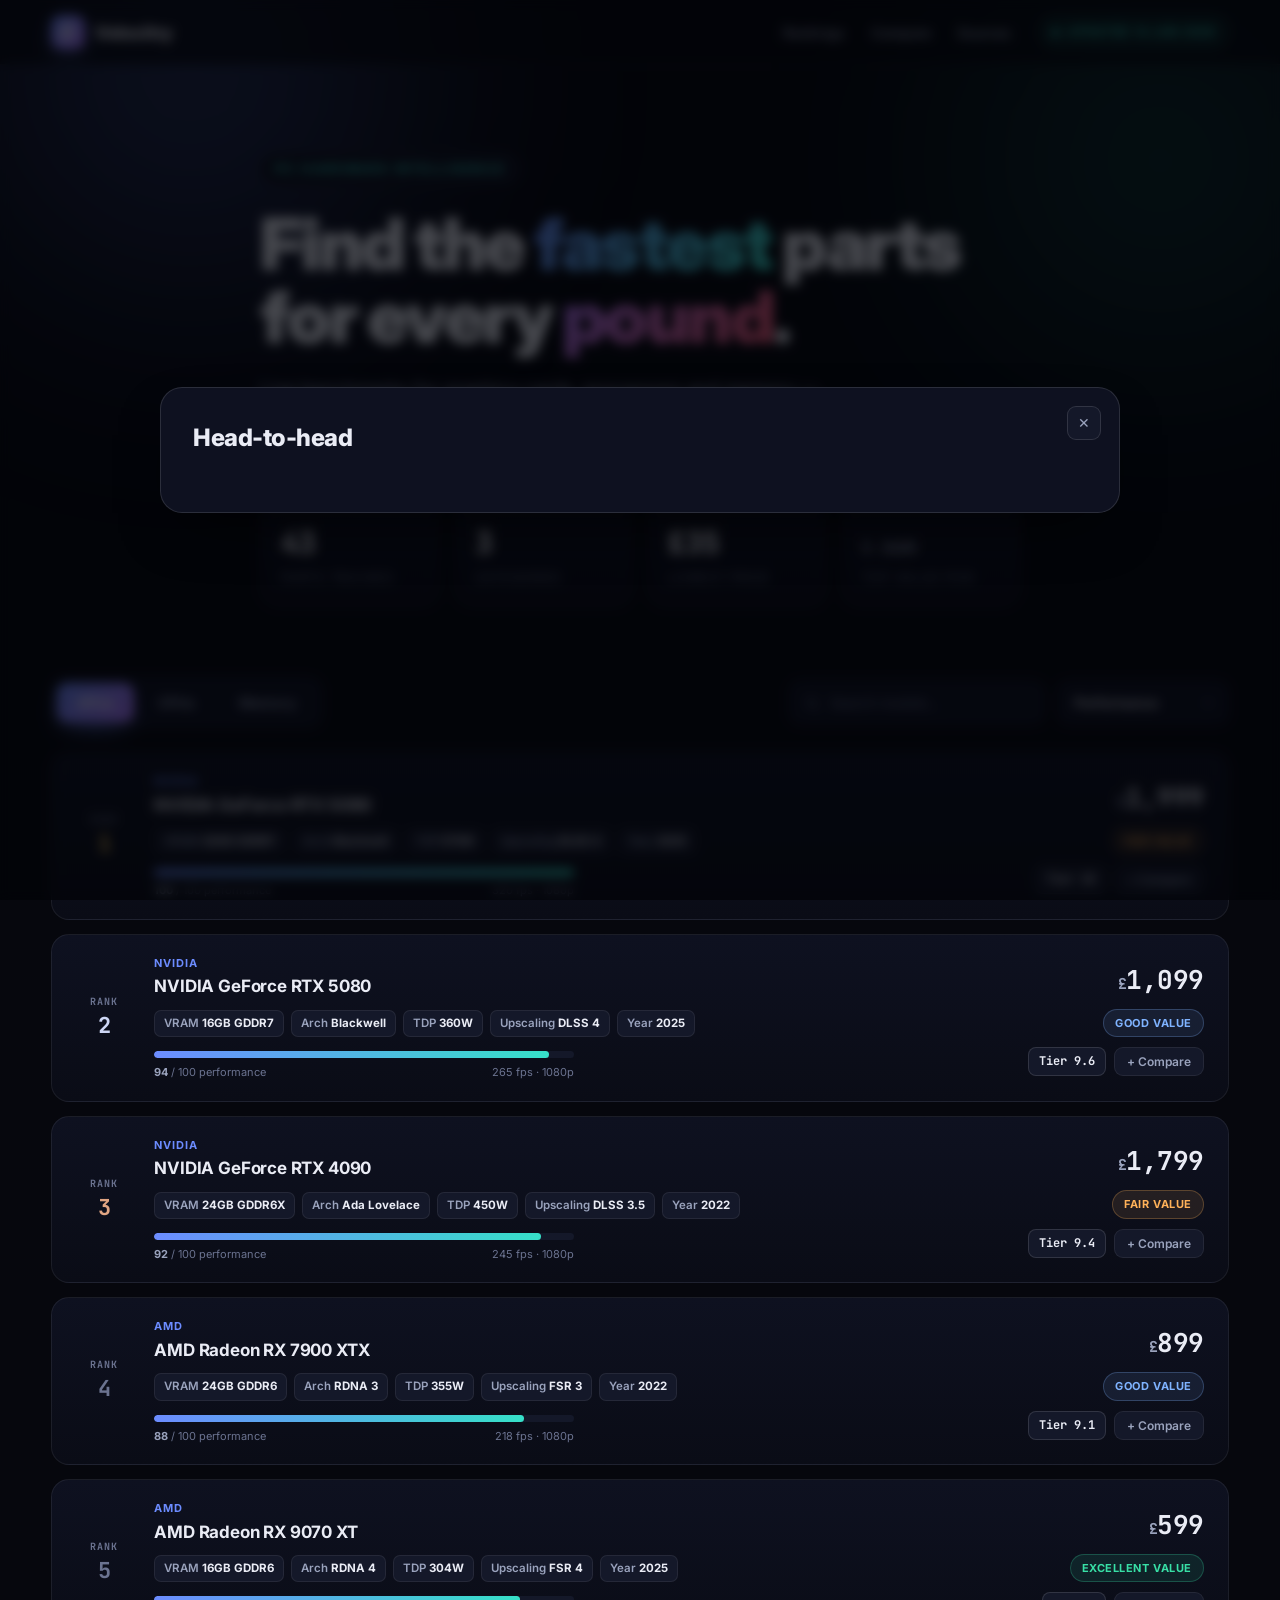
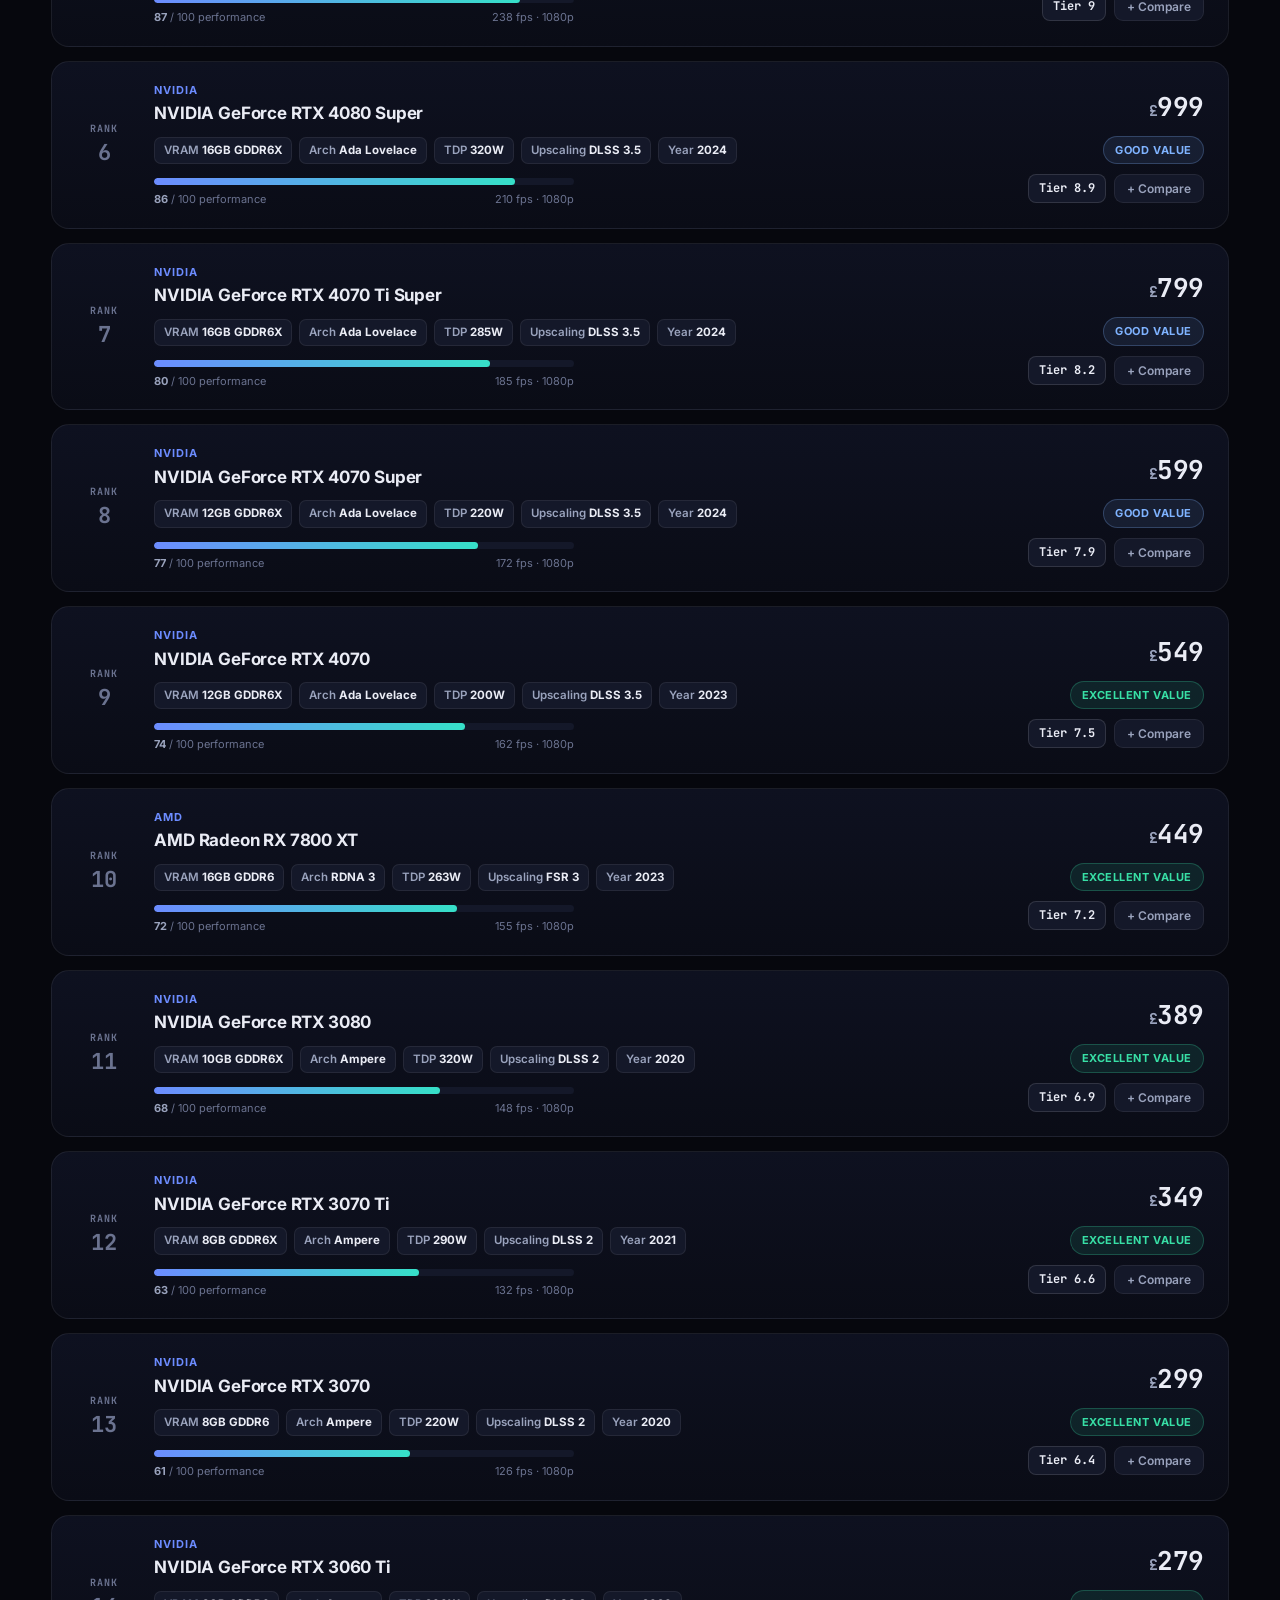
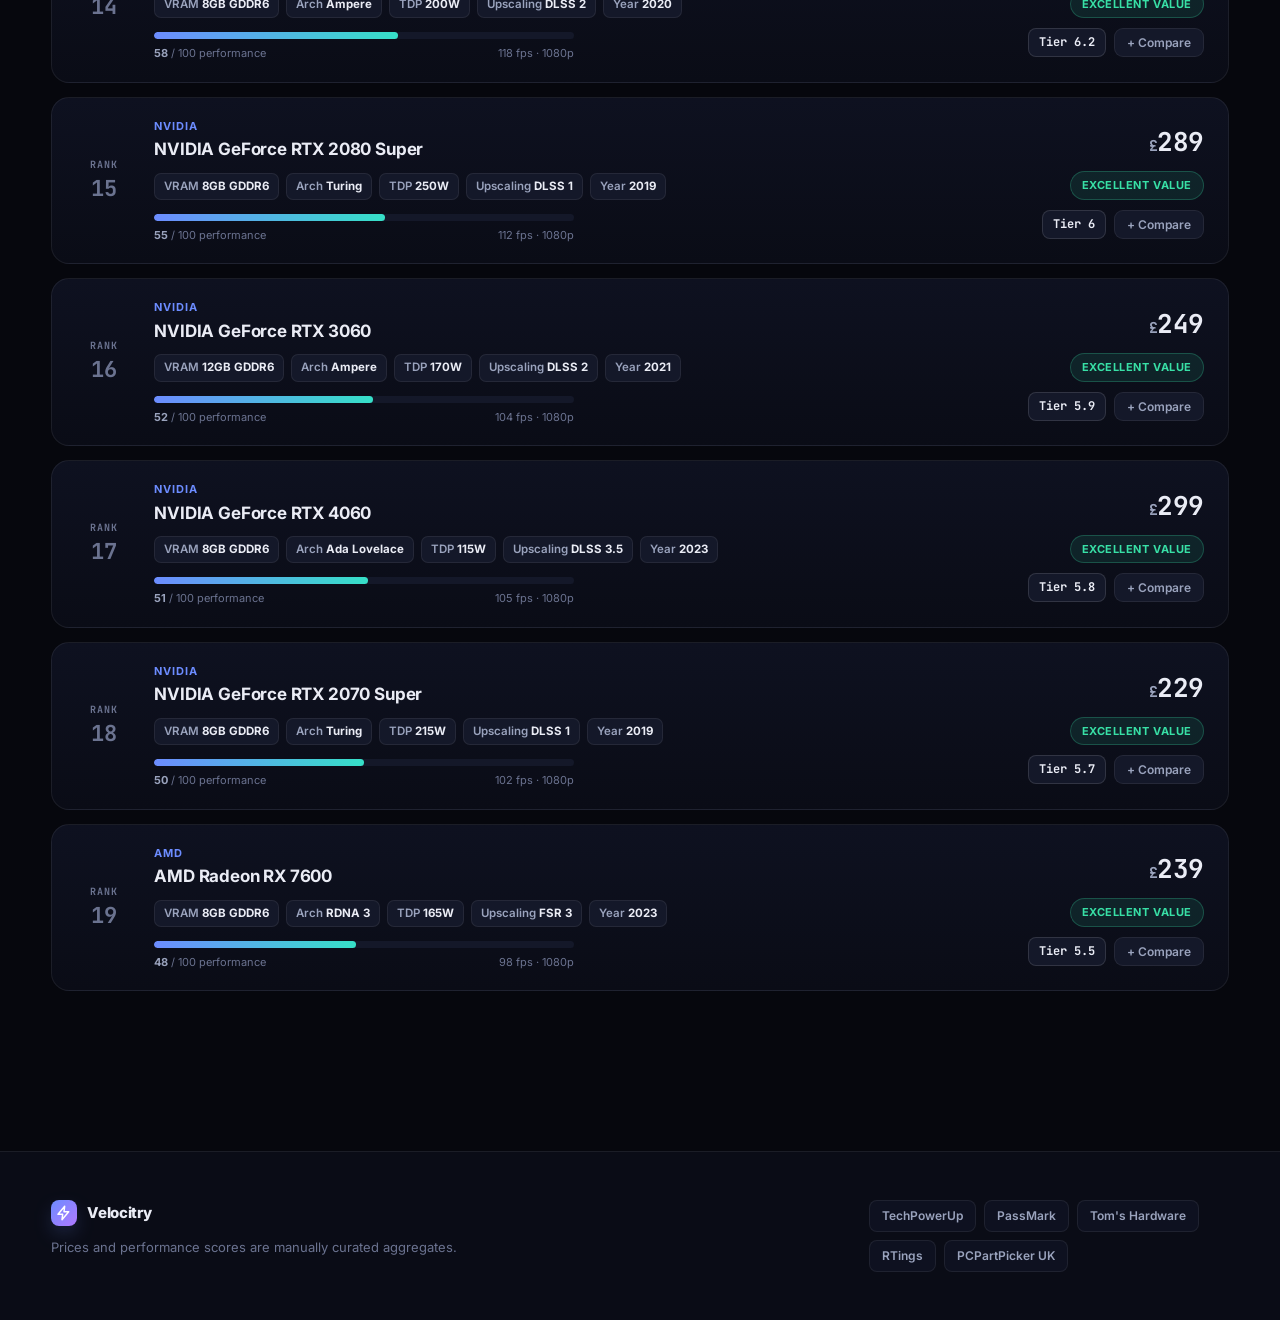
==== web/index.html @ 58e01013 "Add modern dark/tech reference UI built on benchmarks.json A self-contained front-end (HTML/CSS/JS, " ====
<!DOCTYPE html>
<html lang="en">
<head>
  <meta charset="UTF-8" />
  <meta name="viewport" content="width=device-width, initial-scale=1.0" />
  <title>Velocitry — PC Hardware Intelligence</title>
  <meta name="description" content="Compare GPUs, CPUs and RAM by real performance, price and value. Data refreshed daily." />
  <link rel="preconnect" href="https://fonts.googleapis.com" />
  <link rel="preconnect" href="https://fonts.gstatic.com" crossorigin />
  <link href="https://fonts.googleapis.com/css2?family=Inter:wght@400;500;600;700;800;900&family=JetBrains+Mono:wght@500;700&display=swap" rel="stylesheet" />
  <link rel="stylesheet" href="styles.css" />
</head>
<body>
  <!-- Ambient background -->
  <div class="bg-grid" aria-hidden="true"></div>
  <div class="bg-glow bg-glow--1" aria-hidden="true"></div>
  <div class="bg-glow bg-glow--2" aria-hidden="true"></div>

  <!-- ───────────────────────── Header ───────────────────────── -->
  <header class="site-header">
    <div class="wrap header-inner">
      <a class="brand" href="#top">
        <span class="brand-mark" aria-hidden="true">
          <svg viewBox="0 0 24 24" width="22" height="22" fill="none" stroke="currentColor" stroke-width="2.2" stroke-linecap="round" stroke-linejoin="round">
            <path d="M13 2 3 14h7l-1 8 10-12h-7z" />
          </svg>
        </span>
        <span class="brand-text">Velocitry</span>
      </a>
      <nav class="header-nav">
        <a href="#leaderboard">Rankings</a>
        <a href="#compare">Compare</a>
        <a href="#sources">Sources</a>
      </nav>
      <span class="updated-pill" id="updatedPill" title="Prices auto-updated daily">
        <span class="dot"></span> live data
      </span>
    </div>
  </header>

  <!-- ───────────────────────── Hero ───────────────────────── -->
  <section class="hero" id="top">
    <div class="wrap hero-inner">
      <span class="eyebrow">PC hardware intelligence</span>
      <h1 class="hero-title">
        Find the <span class="grad-text">fastest</span> parts<br />
        for every <span class="grad-text alt">pound</span>.
      </h1>
      <p class="hero-sub">
        Live benchmarks for graphics cards, processors and memory — ranked by raw
        performance and real value. Prices refresh automatically, every day.
      </p>
      <div class="hero-stats" id="heroStats"></div>
    </div>
  </section>

  <!-- ───────────────────────── Controls ───────────────────────── -->
  <section class="controls wrap" id="leaderboard">
    <div class="tabs" id="tabs" role="tablist">
      <button class="tab is-active" data-cat="gpus" role="tab">GPUs</button>
      <button class="tab" data-cat="cpus" role="tab">CPUs</button>
      <button class="tab" data-cat="rams" role="tab">Memory</button>
    </div>

    <div class="controls-right">
      <label class="search">
        <svg viewBox="0 0 24 24" width="16" height="16" fill="none" stroke="currentColor" stroke-width="2" stroke-linecap="round"><circle cx="11" cy="11" r="7"/><path d="m21 21-4.3-4.3"/></svg>
        <input type="search" id="searchInput" placeholder="Search models…" autocomplete="off" />
      </label>
      <div class="select-wrap">
        <select id="sortSelect" aria-label="Sort by">
          <option value="performance_score">Performance</option>
          <option value="price_perf_ratio">Best value</option>
          <option value="price_gbp">Price: low → high</option>
          <option value="price_gbp_desc">Price: high → low</option>
          <option value="tier">Tier</option>
        </select>
        <svg viewBox="0 0 24 24" width="14" height="14" fill="none" stroke="currentColor" stroke-width="2.4" stroke-linecap="round" stroke-linejoin="round"><path d="m6 9 6 6 6-6"/></svg>
      </div>
    </div>
  </section>

  <!-- ───────────────────────── Leaderboard ───────────────────────── -->
  <main class="wrap">
    <div class="board" id="board"><!-- cards injected --></div>
    <p class="empty" id="emptyState" hidden>No parts match that search.</p>
  </main>

  <!-- ───────────────────────── Compare tray ───────────────────────── -->
  <div class="compare-tray" id="compareTray" hidden>
    <div class="wrap compare-tray-inner">
      <div class="compare-chips" id="compareChips"></div>
      <div class="compare-actions">
        <button class="btn-ghost" id="clearCompare">Clear</button>
        <button class="btn-primary" id="openCompare">Compare <span id="compareCount">0</span></button>
      </div>
    </div>
  </div>

  <!-- ───────────────────────── Compare modal ───────────────────────── -->
  <div class="modal" id="compareModal" hidden aria-modal="true" role="dialog">
    <div class="modal-backdrop" data-close></div>
    <div class="modal-card" id="compare">
      <button class="modal-close" data-close aria-label="Close">✕</button>
      <h2 class="modal-title">Head-to-head</h2>
      <div class="compare-grid" id="compareGrid"></div>
    </div>
  </div>

  <!-- ───────────────────────── Footer ───────────────────────── -->
  <footer class="site-footer" id="sources">
    <div class="wrap footer-inner">
      <div>
        <div class="brand small">
          <span class="brand-mark" aria-hidden="true">
            <svg viewBox="0 0 24 24" width="16" height="16" fill="none" stroke="currentColor" stroke-width="2.2" stroke-linecap="round" stroke-linejoin="round"><path d="M13 2 3 14h7l-1 8 10-12h-7z"/></svg>
          </span>
          <span class="brand-text">Velocitry</span>
        </div>
        <p class="footer-note" id="footerNote"></p>
      </div>
      <div class="sources" id="sourceCredits"></div>
    </div>
  </footer>

  <script src="app.js"></script>
</body>
</html>
---- web/styles.css ----
/* ============================================================
   Velocitry — modern dark/tech UI
   A self-contained reference design built on benchmarks.json
   ============================================================ */

:root {
  /* Surfaces */
  --bg:        #06070d;
  --bg-2:      #0a0c16;
  --surface:   #0e1120;
  --surface-2: #141829;
  --line:      rgba(255, 255, 255, 0.07);
  --line-2:    rgba(255, 255, 255, 0.12);

  /* Text */
  --text:      #eaecf5;
  --muted:     #9aa3bd;
  --faint:     #6b7390;

  /* Brand / accents */
  --accent:    #6c8cff;     /* electric indigo */
  --accent-2:  #36e0c8;     /* cyan-teal */
  --accent-3:  #b079ff;     /* violet */
  --hot:       #ff5d7a;     /* price / heat */
  --gold:      #ffcf5c;

  /* Value labels */
  --excellent: #38e0a6;
  --good:      #7fb3ff;
  --fair:      #ffb259;

  --radius:    18px;
  --radius-sm: 12px;
  --shadow:    0 24px 60px -24px rgba(0, 0, 0, 0.8);
  --ease:      cubic-bezier(0.22, 1, 0.36, 1);
}

* { box-sizing: border-box; margin: 0; padding: 0; }

html { scroll-behavior: smooth; }

body {
  font-family: 'Inter', system-ui, -apple-system, sans-serif;
  background: var(--bg);
  color: var(--text);
  line-height: 1.5;
  -webkit-font-smoothing: antialiased;
  overflow-x: hidden;
  min-height: 100vh;
}

.wrap { width: min(1180px, 92vw); margin-inline: auto; }

/* ───────────── Ambient background ───────────── */
.bg-grid {
  position: fixed; inset: 0; z-index: -2;
  background-image:
    linear-gradient(rgba(255,255,255,0.025) 1px, transparent 1px),
    linear-gradient(90deg, rgba(255,255,255,0.025) 1px, transparent 1px);
  background-size: 56px 56px;
  mask-image: radial-gradient(ellipse 90% 60% at 50% 0%, #000 30%, transparent 75%);
}
.bg-glow {
  position: fixed; z-index: -1; border-radius: 50%;
  filter: blur(120px); opacity: 0.5; pointer-events: none;
}
.bg-glow--1 {
  width: 620px; height: 620px; top: -240px; left: -120px;
  background: radial-gradient(circle, var(--accent), transparent 65%);
}
.bg-glow--2 {
  width: 560px; height: 560px; top: -120px; right: -160px;
  background: radial-gradient(circle, var(--accent-2), transparent 65%);
  opacity: 0.32;
}

/* ───────────── Header ───────────── */
.site-header {
  position: sticky; top: 0; z-index: 50;
  backdrop-filter: blur(16px);
  background: rgba(6, 7, 13, 0.72);
  border-bottom: 1px solid var(--line);
}
.header-inner { display: flex; align-items: center; gap: 28px; height: 64px; }

.brand { display: flex; align-items: center; gap: 10px; text-decoration: none; color: var(--text); font-weight: 800; }
.brand-mark {
  display: grid; place-items: center; width: 34px; height: 34px; border-radius: 10px;
  background: linear-gradient(135deg, var(--accent), var(--accent-3));
  color: #fff; box-shadow: 0 8px 22px -8px var(--accent);
}
.brand-text { font-size: 18px; letter-spacing: -0.02em; }
.brand.small .brand-mark { width: 26px; height: 26px; border-radius: 8px; }
.brand.small .brand-text { font-size: 15px; }

.header-nav { display: flex; gap: 26px; margin-left: auto; }
.header-nav a {
  color: var(--muted); text-decoration: none; font-size: 14px; font-weight: 500;
  transition: color 0.2s;
}
.header-nav a:hover { color: var(--text); }

.updated-pill {
  display: inline-flex; align-items: center; gap: 8px;
  font-size: 12px; font-weight: 600; color: var(--accent-2);
  padding: 7px 12px; border-radius: 999px;
  background: rgba(54, 224, 200, 0.08);
  border: 1px solid rgba(54, 224, 200, 0.22);
  text-transform: uppercase; letter-spacing: 0.06em;
}
.updated-pill .dot {
  width: 7px; height: 7px; border-radius: 50%; background: var(--accent-2);
  box-shadow: 0 0 0 0 rgba(54,224,200,0.6); animation: pulse 2s infinite;
}
@keyframes pulse {
  0%   { box-shadow: 0 0 0 0 rgba(54,224,200,0.55); }
  70%  { box-shadow: 0 0 0 8px rgba(54,224,200,0); }
  100% { box-shadow: 0 0 0 0 rgba(54,224,200,0); }
}

/* ───────────── Hero ───────────── */
.hero { padding: 88px 0 56px; }
.hero-inner { max-width: 760px; }
.eyebrow {
  display: inline-block; font-size: 12px; font-weight: 700; letter-spacing: 0.18em;
  text-transform: uppercase; color: var(--accent-2); margin-bottom: 22px;
  padding: 6px 14px; border: 1px solid var(--line-2); border-radius: 999px;
  background: var(--surface);
}
.hero-title {
  font-size: clamp(40px, 6.5vw, 72px); line-height: 1.02; font-weight: 900;
  letter-spacing: -0.035em; margin-bottom: 22px;
}
.grad-text {
  background: linear-gradient(120deg, var(--accent), var(--accent-2));
  -webkit-background-clip: text; background-clip: text; color: transparent;
}
.grad-text.alt { background: linear-gradient(120deg, var(--accent-3), var(--hot)); -webkit-background-clip: text; background-clip: text; color: transparent; }
.hero-sub { font-size: clamp(16px, 2vw, 19px); color: var(--muted); max-width: 580px; }

.hero-stats { display: flex; flex-wrap: wrap; gap: 14px; margin-top: 40px; }
.stat {
  flex: 1 1 160px; padding: 18px 20px; border-radius: var(--radius);
  background: linear-gradient(180deg, var(--surface), var(--bg-2));
  border: 1px solid var(--line); position: relative; overflow: hidden;
}
.stat::before {
  content: ''; position: absolute; top: 0; left: 0; right: 0; height: 2px;
  background: linear-gradient(90deg, var(--accent), var(--accent-2));
  opacity: 0.7;
}
.stat-value { font-size: 30px; font-weight: 800; letter-spacing: -0.03em; font-family: 'JetBrains Mono', monospace; }
.stat-label { font-size: 12.5px; color: var(--faint); margin-top: 4px; text-transform: uppercase; letter-spacing: 0.06em; }
.stat-value small { font-size: 16px; color: var(--muted); font-weight: 600; }

/* ───────────── Controls ───────────── */
.controls {
  display: flex; align-items: center; justify-content: space-between; gap: 18px;
  flex-wrap: wrap; padding: 14px 0 24px; scroll-margin-top: 80px;
}
.tabs {
  display: inline-flex; padding: 5px; gap: 4px; border-radius: 14px;
  background: var(--surface); border: 1px solid var(--line);
}
.tab {
  border: 0; background: transparent; color: var(--muted); cursor: pointer;
  font: inherit; font-weight: 600; font-size: 14px; padding: 9px 20px;
  border-radius: 10px; transition: all 0.25s var(--ease);
}
.tab:hover { color: var(--text); }
.tab.is-active {
  color: #fff;
  background: linear-gradient(135deg, var(--accent), var(--accent-3));
  box-shadow: 0 10px 24px -10px var(--accent);
}

.controls-right { display: flex; gap: 12px; flex-wrap: wrap; }
.search {
  display: flex; align-items: center; gap: 10px; padding: 0 14px;
  background: var(--surface); border: 1px solid var(--line); border-radius: 12px;
  color: var(--faint); transition: border-color 0.2s;
}
.search:focus-within { border-color: var(--accent); }
.search input {
  border: 0; background: transparent; color: var(--text); font: inherit;
  font-size: 14px; padding: 11px 0; width: 200px; outline: none;
}
.search input::placeholder { color: var(--faint); }

.select-wrap { position: relative; display: flex; align-items: center; }
.select-wrap svg { position: absolute; right: 14px; color: var(--faint); pointer-events: none; }
.select-wrap select {
  appearance: none; background: var(--surface); border: 1px solid var(--line);
  color: var(--text); font: inherit; font-size: 14px; font-weight: 500;
  padding: 11px 38px 11px 16px; border-radius: 12px; cursor: pointer; outline: none;
  transition: border-color 0.2s;
}
.select-wrap select:focus { border-color: var(--accent); }

/* ───────────── Board / cards ───────────── */
.board { display: grid; gap: 14px; padding-bottom: 120px; }

.card {
  position: relative; display: grid;
  grid-template-columns: 56px 1fr auto; gap: 22px; align-items: center;
  padding: 20px 24px; border-radius: var(--radius);
  background: linear-gradient(180deg, var(--surface), var(--bg-2));
  border: 1px solid var(--line);
  transition: transform 0.3s var(--ease), border-color 0.3s, box-shadow 0.3s;
  animation: rise 0.5s var(--ease) both;
}
.card:hover {
  transform: translateY(-3px);
  border-color: var(--line-2);
  box-shadow: var(--shadow);
}
.card::after {
  content: ''; position: absolute; inset: 0; border-radius: var(--radius);
  padding: 1px; pointer-events: none; opacity: 0; transition: opacity 0.3s;
  background: linear-gradient(120deg, var(--accent), var(--accent-2));
  -webkit-mask: linear-gradient(#000 0 0) content-box, linear-gradient(#000 0 0);
  -webkit-mask-composite: xor; mask-composite: exclude;
}
.card:hover::after { opacity: 0.55; }
@keyframes rise { from { opacity: 0; transform: translateY(14px); } }

/* Rank */
.rank {
  font-family: 'JetBrains Mono', monospace; font-size: 22px; font-weight: 700;
  color: var(--faint); text-align: center; position: relative;
}
.rank small { display: block; font-size: 10px; color: var(--faint); letter-spacing: 0.1em; }
.card.top1 .rank { color: var(--gold); }
.card.top2 .rank { color: #cdd6f4; }
.card.top3 .rank { color: #e0a583; }

/* Main info */
.card-main { min-width: 0; }
.card-brand { font-size: 11px; font-weight: 700; letter-spacing: 0.08em; text-transform: uppercase; color: var(--accent); margin-bottom: 3px; }
.card-name { font-size: 17px; font-weight: 700; letter-spacing: -0.01em; white-space: nowrap; overflow: hidden; text-overflow: ellipsis; }

.specs { display: flex; flex-wrap: wrap; gap: 7px; margin-top: 10px; }
.chip {
  font-size: 11.5px; font-weight: 600; color: var(--muted);
  padding: 4px 9px; border-radius: 7px; background: var(--surface-2);
  border: 1px solid var(--line); white-space: nowrap;
}
.chip b { color: var(--text); font-weight: 700; }

/* Performance bar */
.perf { margin-top: 14px; max-width: 420px; }
.perf-track { height: 7px; border-radius: 999px; background: var(--surface-2); overflow: hidden; }
.perf-fill {
  height: 100%; border-radius: 999px; width: 0;
  background: linear-gradient(90deg, var(--accent), var(--accent-2));
  transition: width 1s var(--ease);
}
.perf-meta { display: flex; justify-content: space-between; font-size: 11px; color: var(--faint); margin-top: 6px; }
.perf-meta b { color: var(--muted); }

/* Right side */
.card-side { display: flex; flex-direction: column; align-items: flex-end; gap: 10px; }
.price { font-family: 'JetBrains Mono', monospace; font-size: 26px; font-weight: 700; letter-spacing: -0.02em; }
.price span { font-size: 15px; color: var(--muted); }
.value-badge {
  font-size: 11px; font-weight: 700; letter-spacing: 0.05em; text-transform: uppercase;
  padding: 5px 11px; border-radius: 999px;
}
.value-badge.Excellent { color: var(--excellent); background: rgba(56,224,166,0.1); border: 1px solid rgba(56,224,166,0.25); }
.value-badge.Good      { color: var(--good);      background: rgba(127,179,255,0.1); border: 1px solid rgba(127,179,255,0.25); }
.value-badge.Fair      { color: var(--fair);      background: rgba(255,178,89,0.1);  border: 1px solid rgba(255,178,89,0.25); }

.tier-pill {
  font-family: 'JetBrains Mono', monospace; font-size: 12px; font-weight: 700;
  color: var(--text); padding: 4px 10px; border-radius: 8px;
  background: var(--surface-2); border: 1px solid var(--line-2);
}

.card-actions { display: flex; gap: 8px; }
.compare-toggle {
  display: inline-flex; align-items: center; gap: 6px; cursor: pointer;
  font-size: 12px; font-weight: 600; color: var(--muted);
  padding: 6px 12px; border-radius: 9px; background: var(--surface-2);
  border: 1px solid var(--line); transition: all 0.2s;
  font-family: inherit;
}
.compare-toggle:hover { color: var(--text); border-color: var(--line-2); }
.compare-toggle.active { color: var(--accent-2); border-color: rgba(54,224,200,0.4); background: rgba(54,224,200,0.08); }

.empty { text-align: center; color: var(--faint); padding: 80px 0 140px; font-size: 16px; }

/* ───────────── Compare tray ───────────── */
.compare-tray {
  position: fixed; left: 0; right: 0; bottom: 0; z-index: 60;
  background: rgba(10, 12, 22, 0.9); backdrop-filter: blur(18px);
  border-top: 1px solid var(--line-2);
  animation: slideUp 0.35s var(--ease);
}
@keyframes slideUp { from { transform: translateY(100%); } }
.compare-tray-inner { display: flex; align-items: center; gap: 16px; padding: 14px 0; }
.compare-chips { display: flex; gap: 8px; flex: 1; overflow-x: auto; }
.compare-chip {
  display: inline-flex; align-items: center; gap: 8px; white-space: nowrap;
  font-size: 13px; font-weight: 600; padding: 7px 12px; border-radius: 999px;
  background: var(--surface-2); border: 1px solid var(--line-2);
}
.compare-chip button { border: 0; background: none; color: var(--faint); cursor: pointer; font-size: 14px; line-height: 1; }
.compare-chip button:hover { color: var(--hot); }
.compare-actions { display: flex; gap: 10px; }

.btn-primary, .btn-ghost {
  font: inherit; font-weight: 600; font-size: 14px; cursor: pointer;
  padding: 10px 20px; border-radius: 11px; transition: all 0.2s var(--ease);
}
.btn-primary {
  border: 0; color: #fff;
  background: linear-gradient(135deg, var(--accent), var(--accent-3));
  box-shadow: 0 10px 26px -10px var(--accent);
}
.btn-primary:hover { transform: translateY(-1px); }
.btn-primary:disabled { opacity: 0.4; cursor: not-allowed; transform: none; }
.btn-ghost { border: 1px solid var(--line-2); background: transparent; color: var(--muted); }
.btn-ghost:hover { color: var(--text); border-color: var(--text); }

/* ───────────── Modal ───────────── */
.modal { position: fixed; inset: 0; z-index: 100; display: grid; place-items: center; padding: 20px; }
.modal-backdrop { position: absolute; inset: 0; background: rgba(2,3,8,0.7); backdrop-filter: blur(6px); }
.modal-card {
  position: relative; width: min(960px, 96vw); max-height: 88vh; overflow: auto;
  background: var(--surface); border: 1px solid var(--line-2); border-radius: 22px;
  padding: 32px; box-shadow: var(--shadow); animation: pop 0.3s var(--ease);
}
@keyframes pop { from { opacity: 0; transform: scale(0.96) translateY(10px); } }
.modal-close { position: absolute; top: 18px; right: 18px; width: 34px; height: 34px; border-radius: 9px; border: 1px solid var(--line-2); background: var(--surface-2); color: var(--muted); cursor: pointer; font-size: 14px; }
.modal-close:hover { color: var(--text); }
.modal-title { font-size: 24px; font-weight: 800; letter-spacing: -0.02em; margin-bottom: 24px; }

.compare-grid { display: grid; gap: 18px; grid-auto-flow: column; grid-auto-columns: 1fr; }
.cmp-col { border: 1px solid var(--line); border-radius: var(--radius); overflow: hidden; background: var(--bg-2); }
.cmp-head { padding: 18px; border-bottom: 1px solid var(--line); }
.cmp-head .card-name { white-space: normal; font-size: 16px; }
.cmp-head .price { font-size: 22px; margin-top: 8px; }
.cmp-row { display: flex; justify-content: space-between; gap: 12px; padding: 11px 18px; font-size: 13.5px; border-bottom: 1px solid var(--line); }
.cmp-row:last-child { border-bottom: 0; }
.cmp-row .k { color: var(--faint); }
.cmp-row .v { font-weight: 600; font-family: 'JetBrains Mono', monospace; }
.cmp-row.best .v { color: var(--accent-2); }

/* ───────────── Footer ───────────── */
.site-footer { border-top: 1px solid var(--line); margin-top: 40px; padding: 48px 0; background: var(--bg-2); }
.footer-inner { display: flex; justify-content: space-between; gap: 30px; flex-wrap: wrap; }
.footer-note { color: var(--faint); font-size: 13px; margin-top: 12px; max-width: 420px; }
.sources { display: flex; flex-wrap: wrap; gap: 8px; align-content: flex-start; max-width: 360px; }
.source-tag { font-size: 12px; font-weight: 600; color: var(--muted); padding: 6px 12px; border-radius: 8px; background: var(--surface); border: 1px solid var(--line); }

/* ───────────── Responsive ───────────── */
@media (max-width: 780px) {
  .header-nav { display: none; }
  .card { grid-template-columns: 40px 1fr; row-gap: 16px; }
  .card-side { grid-column: 1 / -1; flex-direction: row; align-items: center; justify-content: space-between; }
  .perf { max-width: none; }
  .compare-grid { grid-auto-flow: row; grid-auto-columns: auto; }
}
@media (max-width: 480px) {
  .hero { padding: 56px 0 40px; }
  .card-name { white-space: normal; }
}
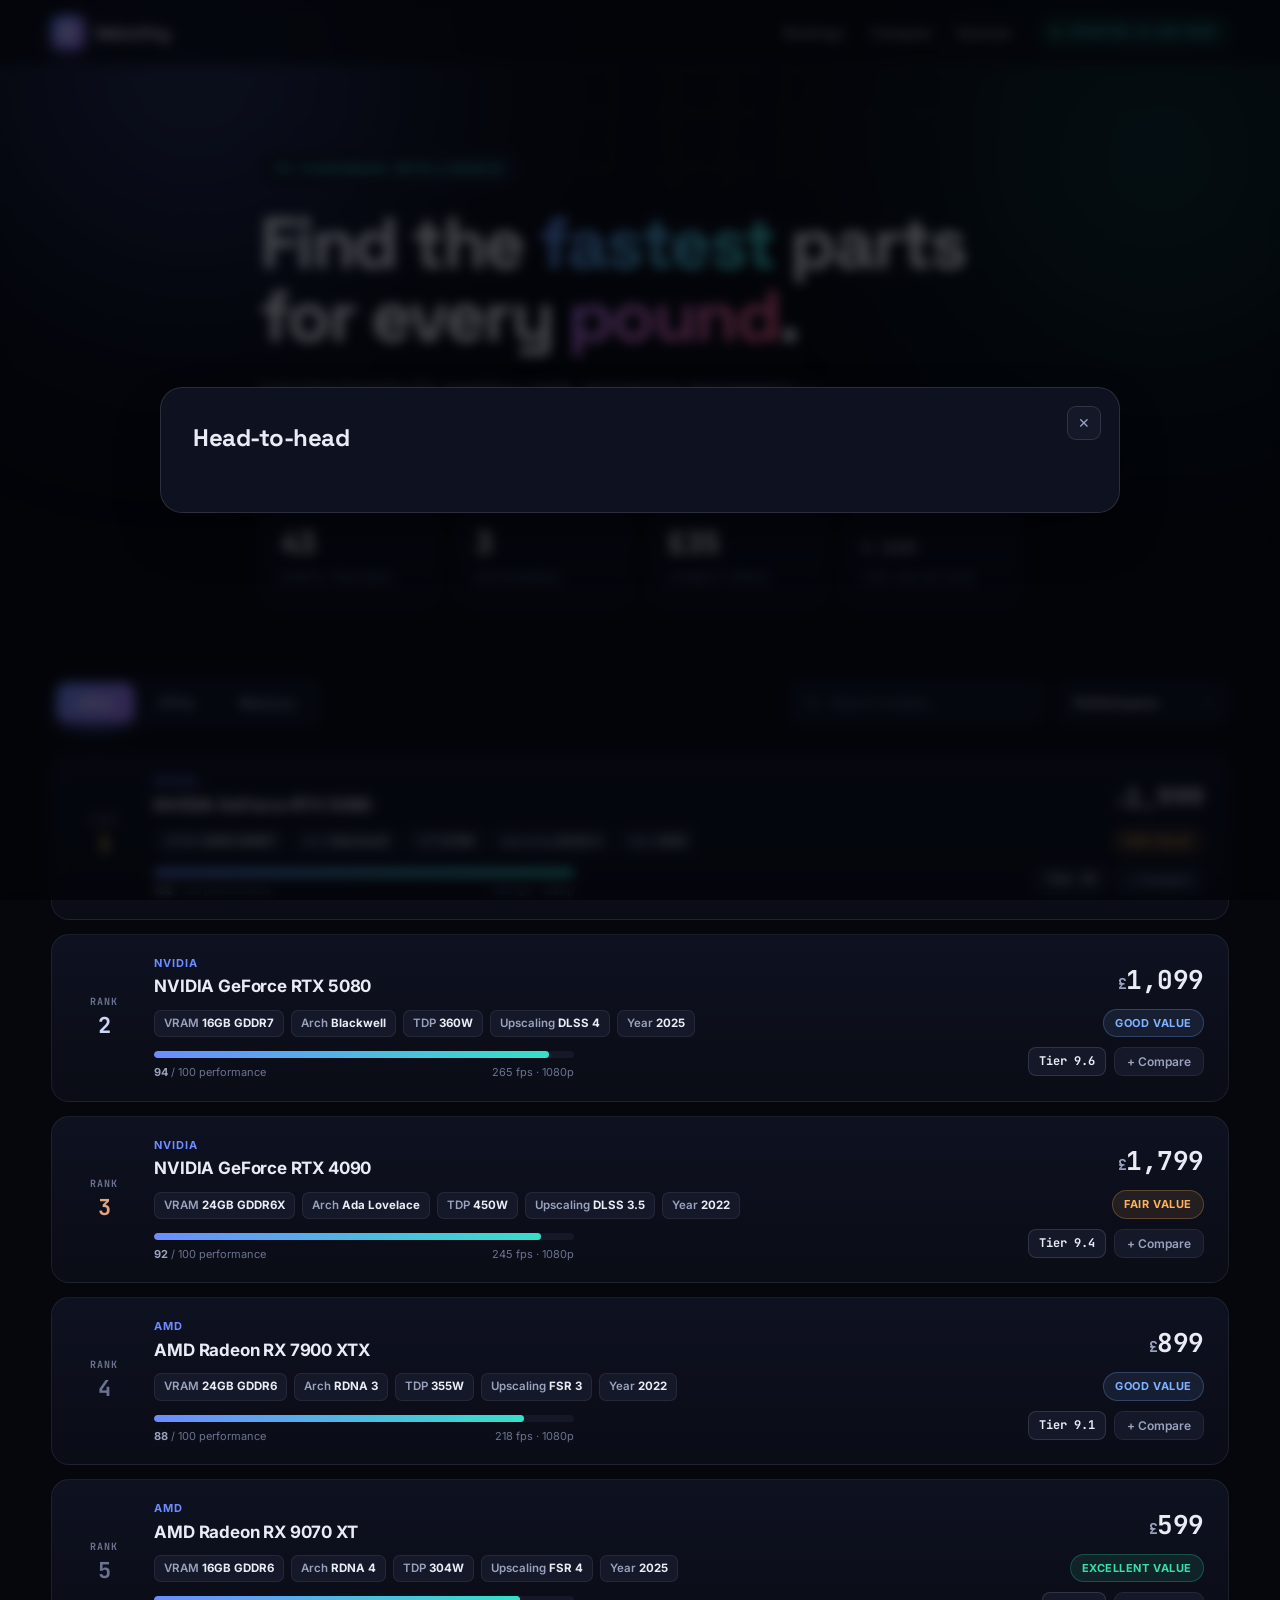
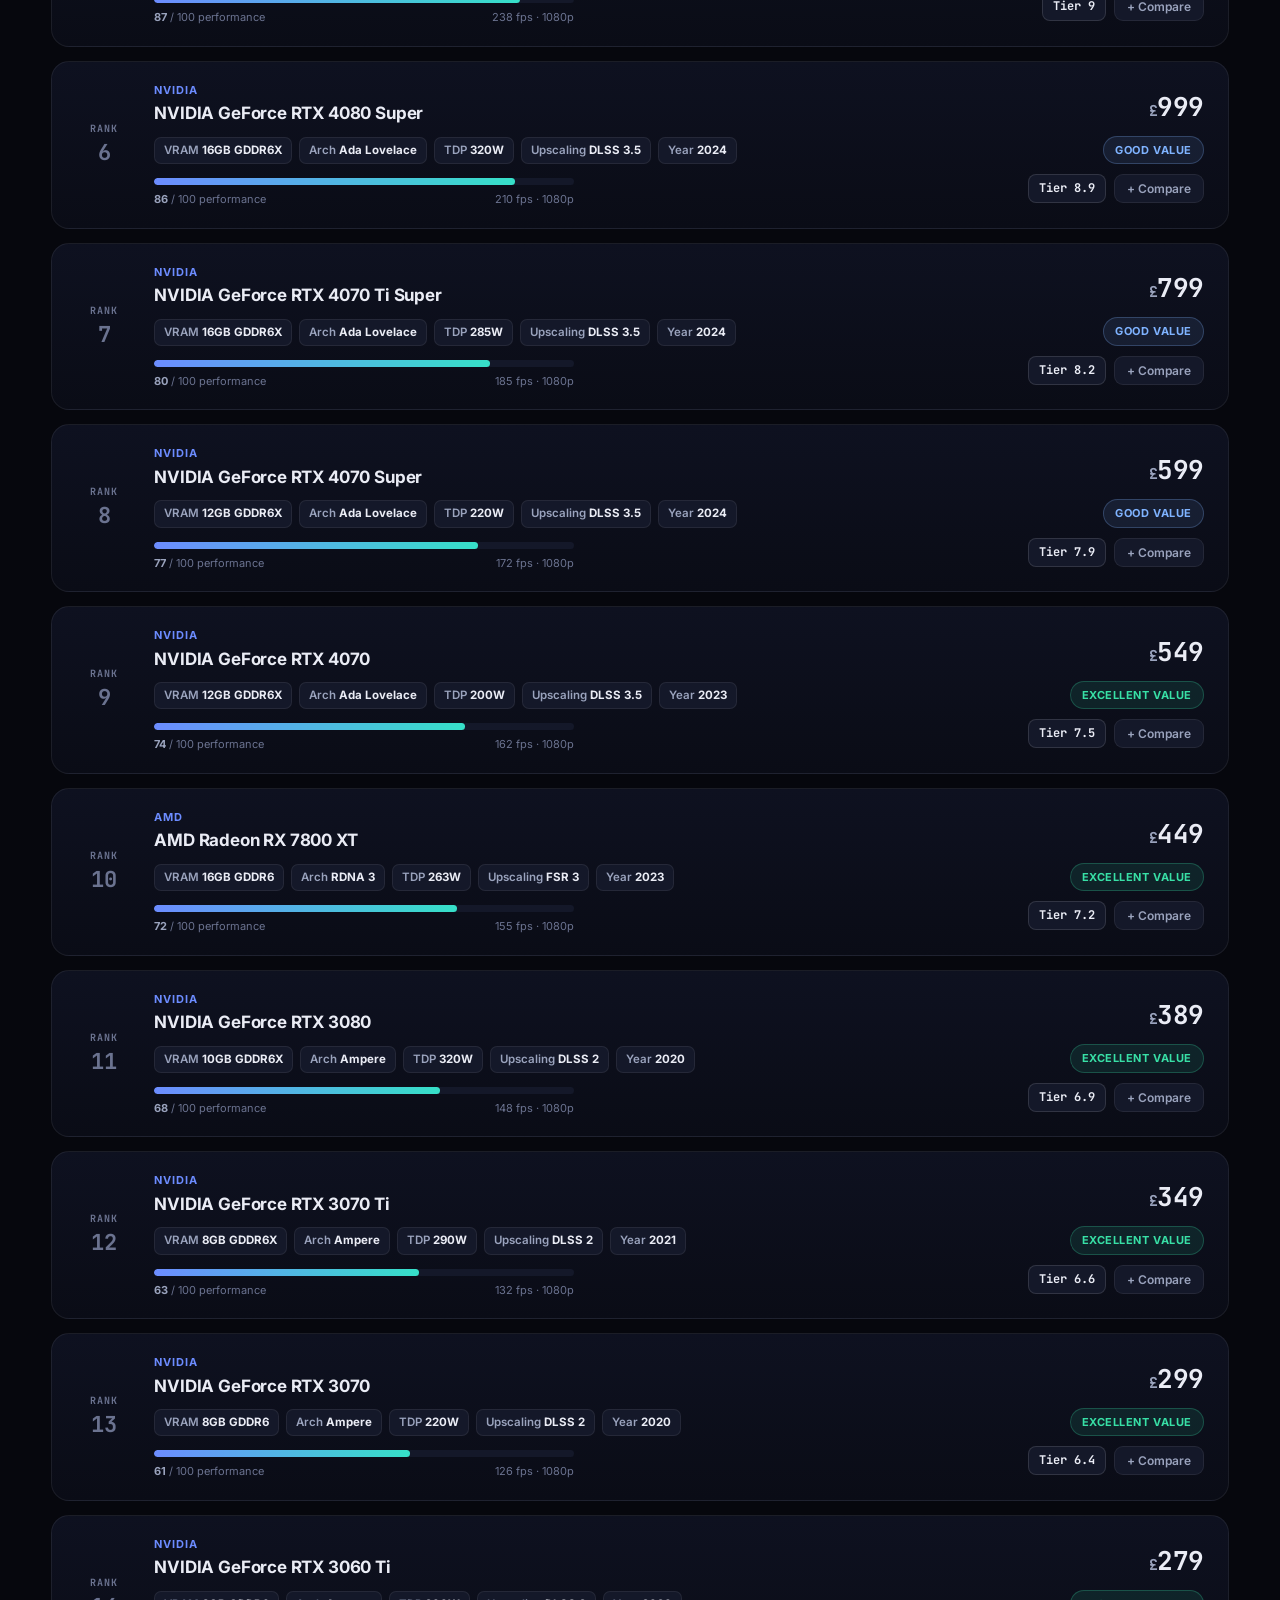
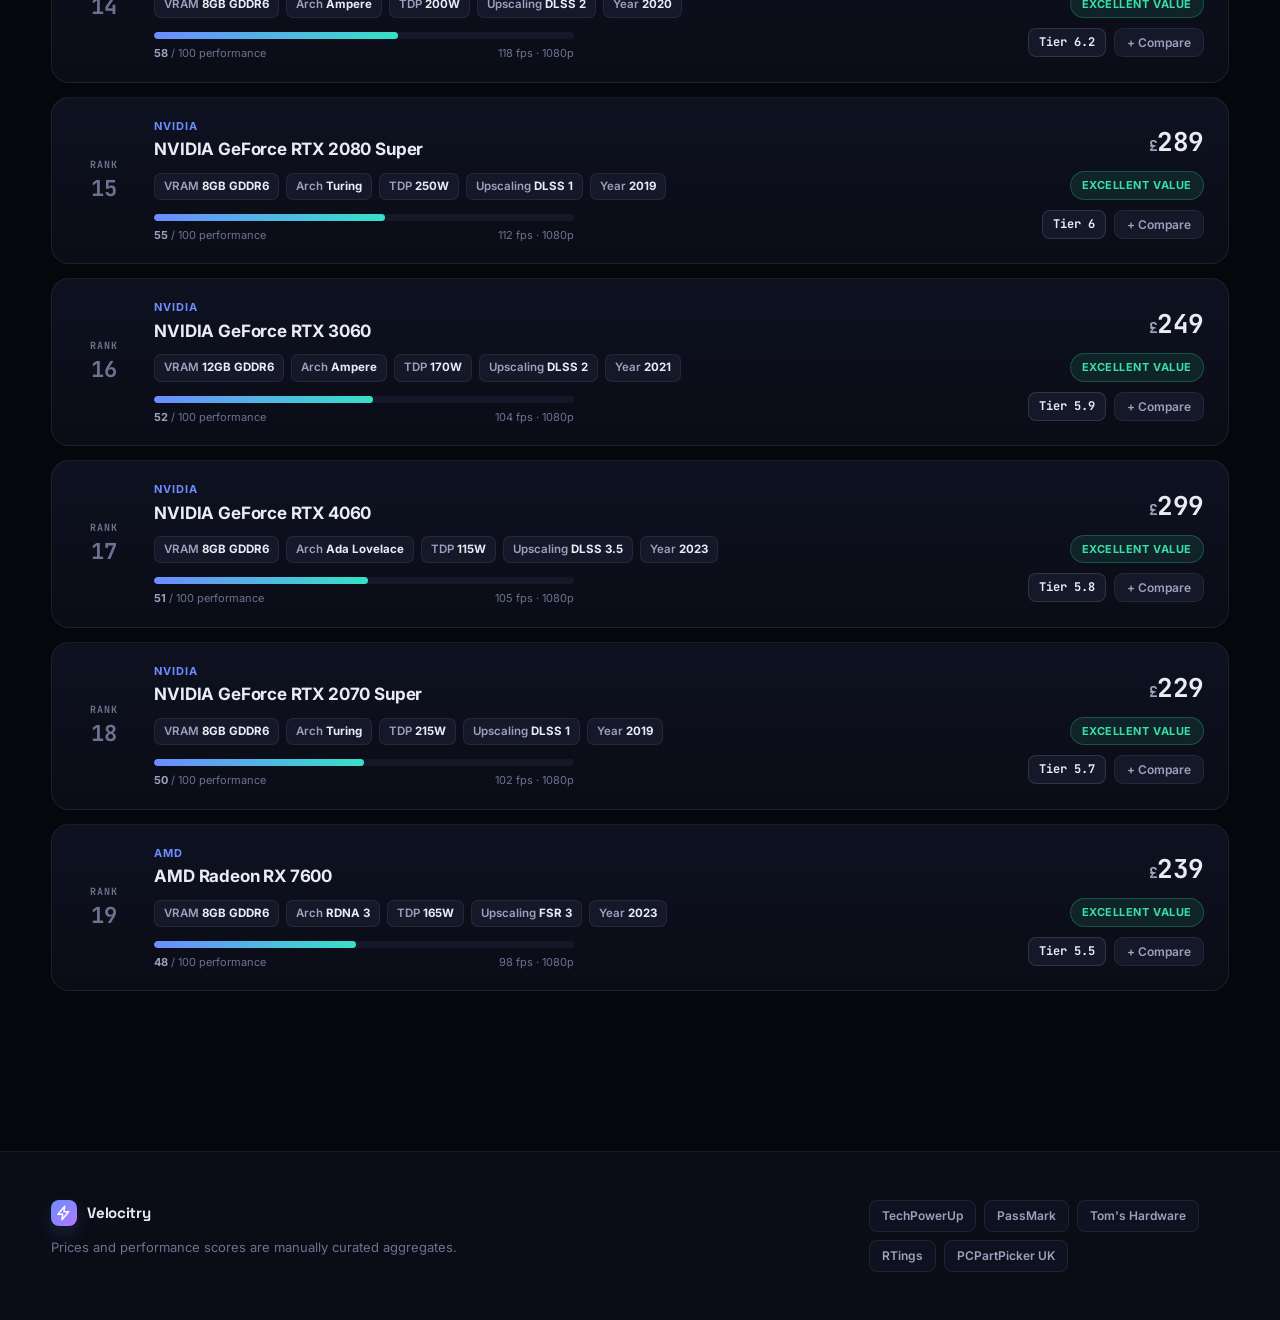
==== commit ed2bfe11: "Add 'AI + tools' level-up guide and polish the reference UI - web/LEVEL-UP.md: curated workflow of t" ====
--- a/web/index.html
+++ b/web/index.html
@@ -7,7 +7,7 @@
   <meta name="description" content="Compare GPUs, CPUs and RAM by real performance, price and value. Data refreshed daily." />
   <link rel="preconnect" href="https://fonts.googleapis.com" />
   <link rel="preconnect" href="https://fonts.gstatic.com" crossorigin />
-  <link href="https://fonts.googleapis.com/css2?family=Inter:wght@400;500;600;700;800;900&family=JetBrains+Mono:wght@500;700&display=swap" rel="stylesheet" />
+  <link href="https://fonts.googleapis.com/css2?family=Inter:wght@400;500;600;700;800;900&family=JetBrains+Mono:wght@500;700&family=Space+Grotesk:wght@500;600;700&display=swap" rel="stylesheet" />
   <link rel="stylesheet" href="styles.css" />
 </head>
 <body>
--- a/web/styles.css
+++ b/web/styles.css
@@ -33,6 +33,7 @@
   --radius-sm: 12px;
   --shadow:    0 24px 60px -24px rgba(0, 0, 0, 0.8);
   --ease:      cubic-bezier(0.22, 1, 0.36, 1);
+  --display:   'Space Grotesk', 'Inter', sans-serif;
 }
 
 * { box-sizing: border-box; margin: 0; padding: 0; }
@@ -73,6 +74,16 @@
   background: radial-gradient(circle, var(--accent-2), transparent 65%);
   opacity: 0.32;
 }
+/* Fine film grain for a premium, less-flat feel (pure SVG, no asset file) */
+.bg-grid::after {
+  content: ''; position: fixed; inset: 0; z-index: 0; pointer-events: none;
+  opacity: 0.035; mix-blend-mode: overlay;
+  background-image: url("data:image/svg+xml,%3Csvg xmlns='http://www.w3.org/2000/svg' width='160' height='160'%3E%3Cfilter id='n'%3E%3CfeTurbulence type='fractalNoise' baseFrequency='0.85' numOctaves='3' stitchTiles='stitch'/%3E%3C/filter%3E%3Crect width='100%25' height='100%25' filter='url(%23n)'/%3E%3C/svg%3E");
+}
+
+/* Scroll reveal — progressively enhanced; without JS everything stays visible */
+.reveal { opacity: 0; transform: translateY(20px); transition: opacity 0.7s var(--ease), transform 0.7s var(--ease); }
+.reveal.in { opacity: 1; transform: none; }
 
 /* ───────────── Header ───────────── */
 .site-header {
@@ -128,7 +139,8 @@
   background: var(--surface);
 }
 .hero-title {
-  font-size: clamp(40px, 6.5vw, 72px); line-height: 1.02; font-weight: 900;
+  font-family: var(--display);
+  font-size: clamp(40px, 6.5vw, 72px); line-height: 1.02; font-weight: 700;
   letter-spacing: -0.035em; margin-bottom: 22px;
 }
 .grad-text {
@@ -150,6 +162,8 @@
   opacity: 0.7;
 }
 .stat-value { font-size: 30px; font-weight: 800; letter-spacing: -0.03em; font-family: 'JetBrains Mono', monospace; }
+.modal-title { font-family: var(--display); }
+.brand-text { font-family: var(--display); }
 .stat-label { font-size: 12.5px; color: var(--faint); margin-top: 4px; text-transform: uppercase; letter-spacing: 0.06em; }
 .stat-value small { font-size: 16px; color: var(--muted); font-weight: 600; }
 
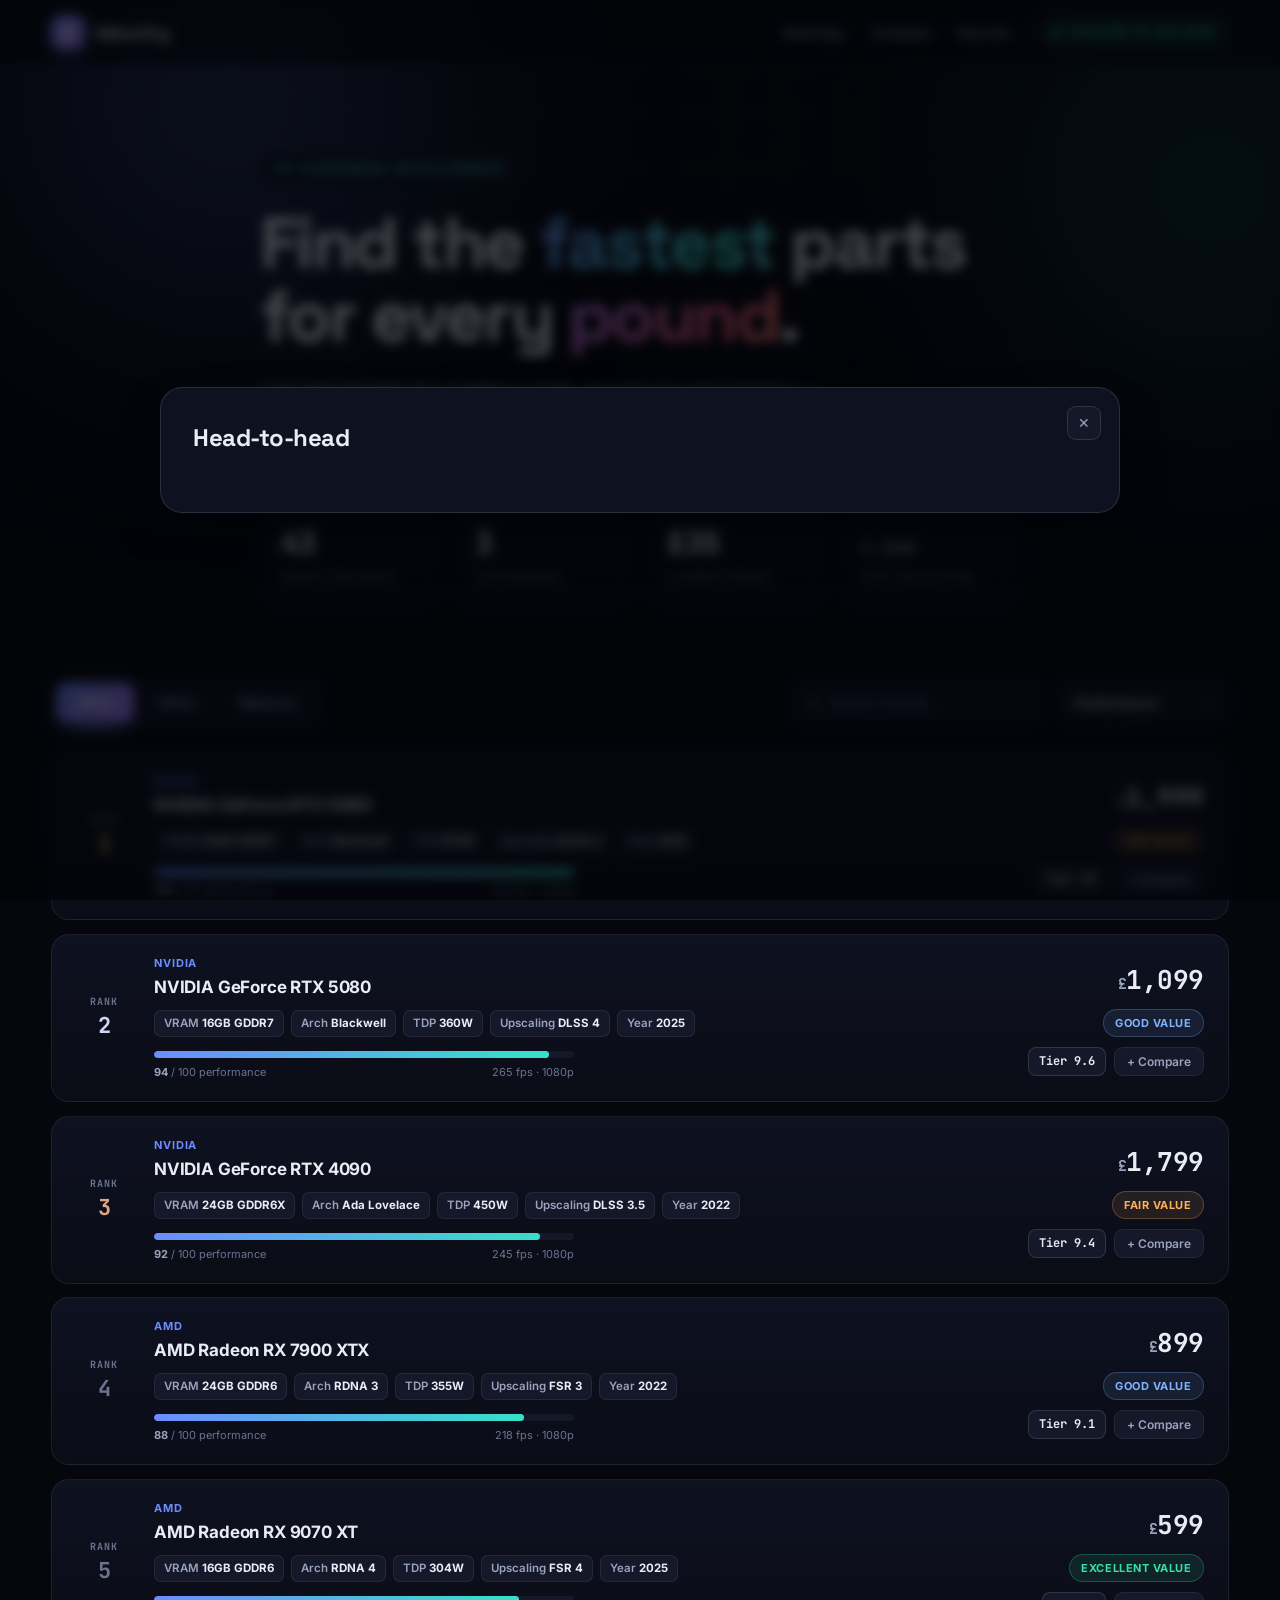
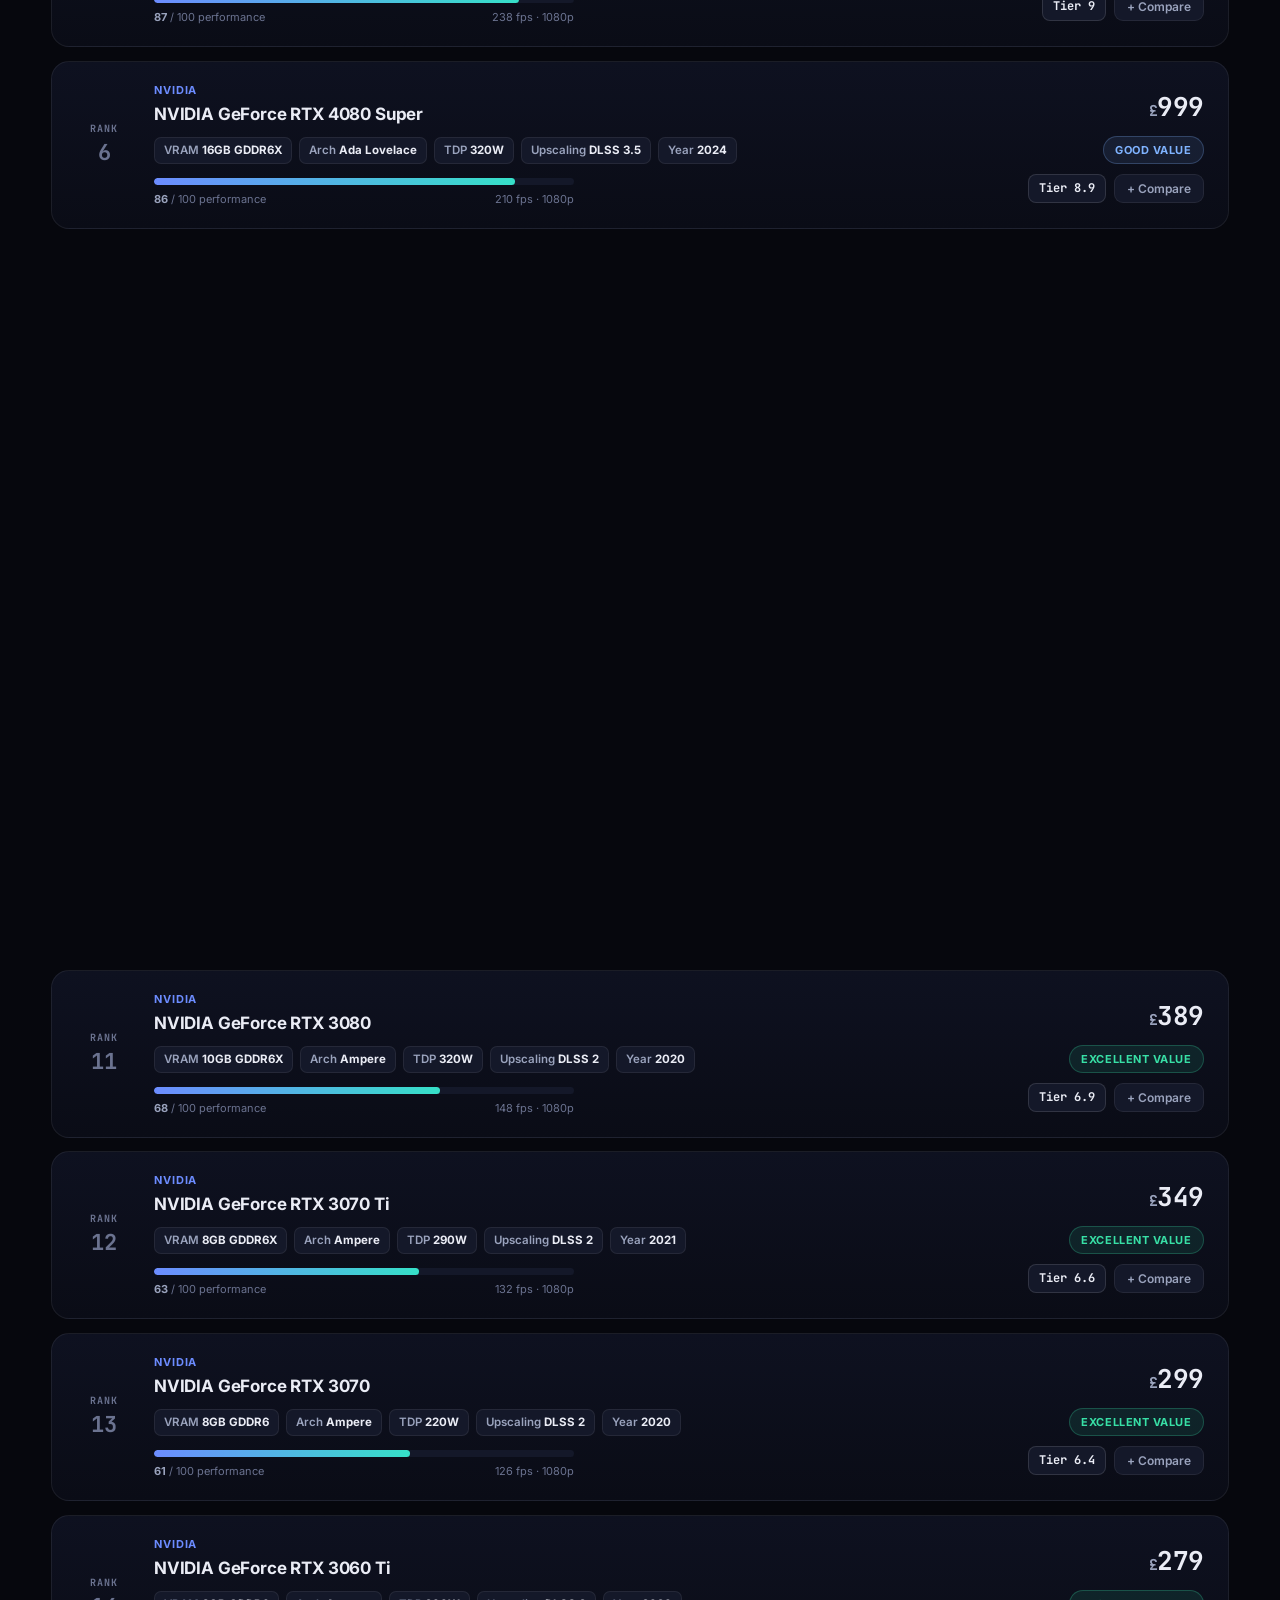
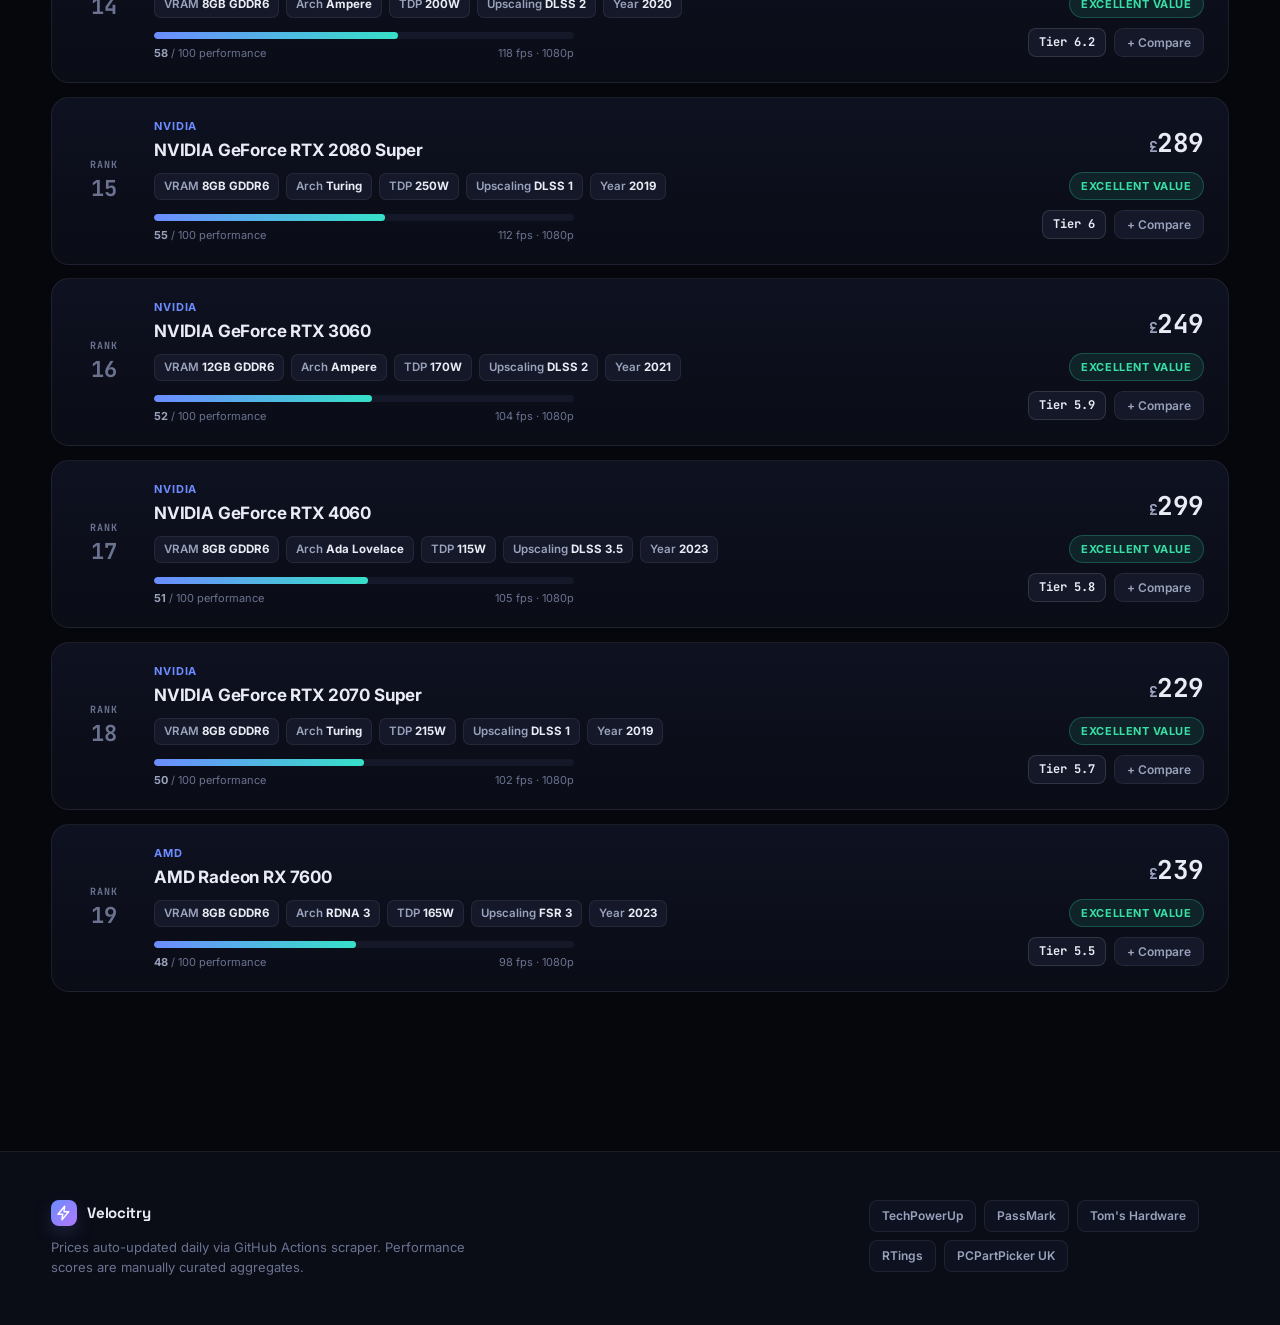
==== commit c1c99c2e: "Add rich animation layer to the reference UI - Parallax animated mesh-gradient background (autonomou" ====
--- a/web/index.html
+++ b/web/index.html
@@ -57,6 +57,7 @@
   <!-- ───────────────────────── Controls ───────────────────────── -->
   <section class="controls wrap" id="leaderboard">
     <div class="tabs" id="tabs" role="tablist">
+      <span class="tab-indicator" id="tabIndicator" aria-hidden="true"></span>
       <button class="tab is-active" data-cat="gpus" role="tab">GPUs</button>
       <button class="tab" data-cat="cpus" role="tab">CPUs</button>
       <button class="tab" data-cat="rams" role="tab">Memory</button>
--- a/web/styles.css
+++ b/web/styles.css
@@ -132,6 +132,13 @@
 /* ───────────── Hero ───────────── */
 .hero { padding: 88px 0 56px; }
 .hero-inner { max-width: 760px; }
+/* Staggered entrance on load */
+.eyebrow, .hero-title, .hero-sub, .hero-stats { animation: heroIn 0.9s var(--ease) both; }
+.eyebrow     { animation-delay: 0.05s; }
+.hero-title  { animation-delay: 0.14s; }
+.hero-sub    { animation-delay: 0.26s; }
+.hero-stats  { animation-delay: 0.38s; }
+@keyframes heroIn { from { opacity: 0; transform: translateY(22px); filter: blur(6px); } }
 .eyebrow {
   display: inline-block; font-size: 12px; font-weight: 700; letter-spacing: 0.18em;
   text-transform: uppercase; color: var(--accent-2); margin-bottom: 22px;
@@ -144,10 +151,18 @@
   letter-spacing: -0.035em; margin-bottom: 22px;
 }
 .grad-text {
-  background: linear-gradient(120deg, var(--accent), var(--accent-2));
+  background: linear-gradient(120deg, var(--accent), var(--accent-2), var(--accent-3), var(--accent));
+  background-size: 250% auto;
   -webkit-background-clip: text; background-clip: text; color: transparent;
-}
-.grad-text.alt { background: linear-gradient(120deg, var(--accent-3), var(--hot)); -webkit-background-clip: text; background-clip: text; color: transparent; }
+  animation: shimmer 7s linear infinite;
+}
+.grad-text.alt {
+  background: linear-gradient(120deg, var(--accent-3), var(--hot), var(--gold), var(--accent-3));
+  background-size: 250% auto;
+  -webkit-background-clip: text; background-clip: text; color: transparent;
+  animation: shimmer 8s linear infinite;
+}
+@keyframes shimmer { to { background-position: 250% center; } }
 .hero-sub { font-size: clamp(16px, 2vw, 19px); color: var(--muted); max-width: 580px; }
 
 .hero-stats { display: flex; flex-wrap: wrap; gap: 14px; margin-top: 40px; }
@@ -175,18 +190,22 @@
 .tabs {
   display: inline-flex; padding: 5px; gap: 4px; border-radius: 14px;
   background: var(--surface); border: 1px solid var(--line);
+  position: relative;
+}
+.tab-indicator {
+  position: absolute; top: 5px; bottom: 5px; left: 0; width: 0;
+  border-radius: 10px; z-index: 0;
+  background: linear-gradient(135deg, var(--accent), var(--accent-3));
+  box-shadow: 0 10px 24px -10px var(--accent);
+  transition: left 0.4s var(--ease), width 0.4s var(--ease);
 }
 .tab {
   border: 0; background: transparent; color: var(--muted); cursor: pointer;
   font: inherit; font-weight: 600; font-size: 14px; padding: 9px 20px;
-  border-radius: 10px; transition: all 0.25s var(--ease);
+  border-radius: 10px; transition: color 0.25s var(--ease); position: relative; z-index: 1;
 }
 .tab:hover { color: var(--text); }
-.tab.is-active {
-  color: #fff;
-  background: linear-gradient(135deg, var(--accent), var(--accent-3));
-  box-shadow: 0 10px 24px -10px var(--accent);
-}
+.tab.is-active { color: #fff; }
 
 .controls-right { display: flex; gap: 12px; flex-wrap: wrap; }
 .search {
@@ -214,29 +233,42 @@
 /* ───────────── Board / cards ───────────── */
 .board { display: grid; gap: 14px; padding-bottom: 120px; }
 
+/* Reveal wrapper — staggered as cards scroll into view */
+.card-wrap {
+  opacity: 0; transform: translateY(30px);
+  transition: opacity 0.6s var(--ease), transform 0.6s var(--ease);
+  transition-delay: calc(min(var(--i, 0), 8) * 45ms);
+}
+.card-wrap.in { opacity: 1; transform: none; }
+
 .card {
   position: relative; display: grid;
   grid-template-columns: 56px 1fr auto; gap: 22px; align-items: center;
   padding: 20px 24px; border-radius: var(--radius);
   background: linear-gradient(180deg, var(--surface), var(--bg-2));
   border: 1px solid var(--line);
-  transition: transform 0.3s var(--ease), border-color 0.3s, box-shadow 0.3s;
-  animation: rise 0.5s var(--ease) both;
-}
-.card:hover {
-  transform: translateY(-3px);
-  border-color: var(--line-2);
-  box-shadow: var(--shadow);
-}
+  transform: perspective(1400px) rotateX(var(--rx, 0deg)) rotateY(var(--ry, 0deg));
+  transition: transform 0.18s var(--ease), border-color 0.3s, box-shadow 0.3s;
+  will-change: transform;
+}
+.card:hover { border-color: var(--line-2); box-shadow: var(--shadow); }
+.card > * { position: relative; z-index: 1; }
+/* Cursor spotlight */
+.card::before {
+  content: ''; position: absolute; inset: 0; border-radius: var(--radius); z-index: 0;
+  background: radial-gradient(480px circle at var(--mx, 50%) var(--my, 50%), rgba(108, 140, 255, 0.16), transparent 42%);
+  opacity: 0; transition: opacity 0.35s; pointer-events: none;
+}
+.card:hover::before { opacity: 1; }
+/* Gradient border glow */
 .card::after {
-  content: ''; position: absolute; inset: 0; border-radius: var(--radius);
+  content: ''; position: absolute; inset: 0; border-radius: var(--radius); z-index: 2;
   padding: 1px; pointer-events: none; opacity: 0; transition: opacity 0.3s;
   background: linear-gradient(120deg, var(--accent), var(--accent-2));
   -webkit-mask: linear-gradient(#000 0 0) content-box, linear-gradient(#000 0 0);
   -webkit-mask-composite: xor; mask-composite: exclude;
 }
 .card:hover::after { opacity: 0.55; }
-@keyframes rise { from { opacity: 0; transform: translateY(14px); } }
 
 /* Rank */
 .rank {
@@ -379,3 +411,15 @@
   .hero { padding: 56px 0 40px; }
   .card-name { white-space: normal; }
 }
+
+/* ───────────── Respect reduced-motion ───────────── */
+@media (prefers-reduced-motion: reduce) {
+  *, *::before, *::after {
+    animation-duration: 0.001ms !important;
+    animation-iteration-count: 1 !important;
+    transition-duration: 0.001ms !important;
+    scroll-behavior: auto !important;
+  }
+  .card-wrap { opacity: 1 !important; transform: none !important; }
+  .card { transform: none !important; }
+}
